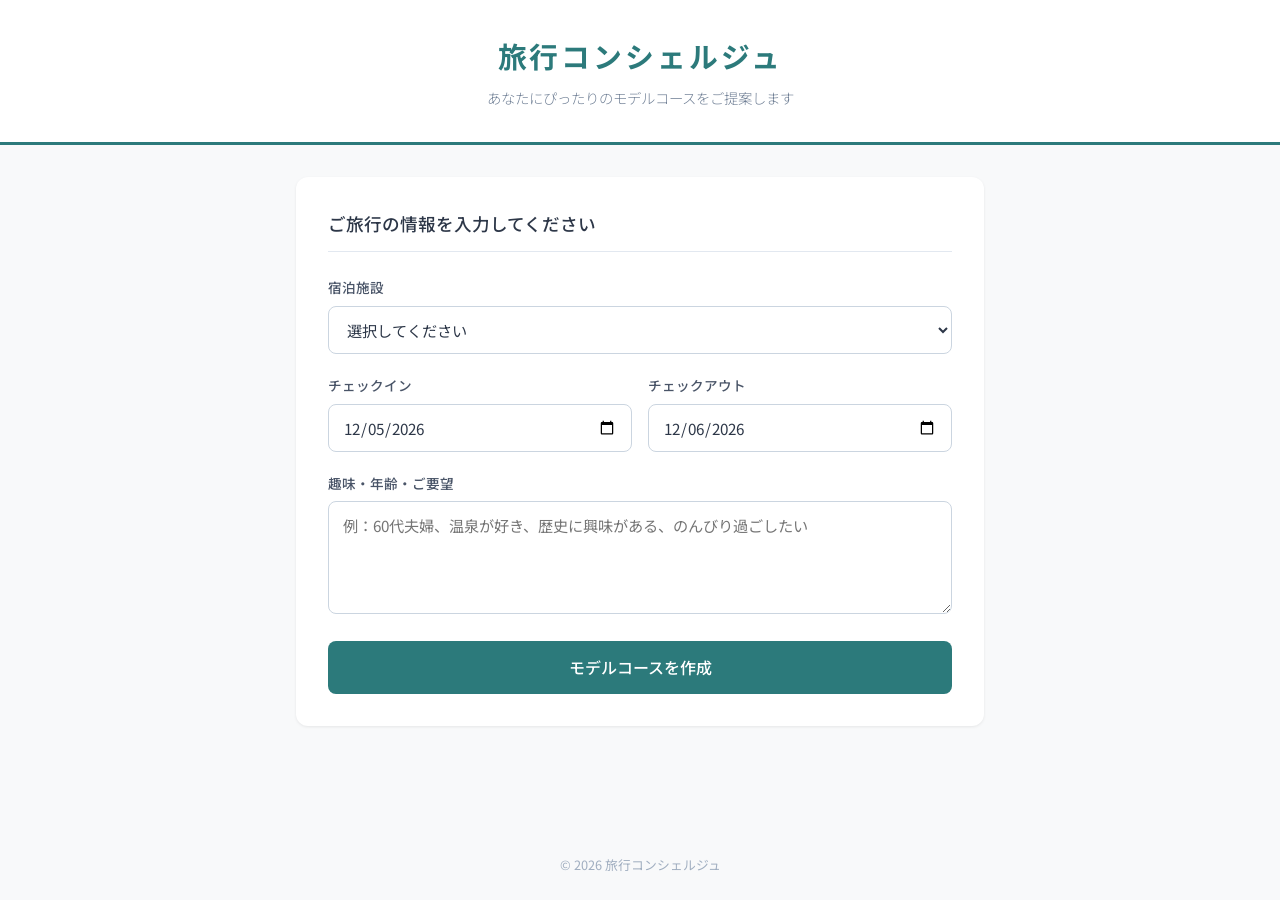
==== index.html @ ae7fc615 "Add files via upload" ====
<!DOCTYPE html>
<html lang="ja">
<head>
  <meta charset="UTF-8">
  <meta name="viewport" content="width=device-width, initial-scale=1.0">
  <title>旅行コンシェルジュ</title>
  <link rel="preconnect" href="https://fonts.googleapis.com">
  <link rel="preconnect" href="https://fonts.gstatic.com" crossorigin>
  <link href="https://fonts.googleapis.com/css2?family=Noto+Sans+JP:wght@300;400;500;700&display=swap" rel="stylesheet">
  <link rel="stylesheet" href="style.css">
</head>
<body>
  <header>
    <div class="header-inner">
      <h1>旅行コンシェルジュ</h1>
      <p class="subtitle">あなたにぴったりのモデルコースをご提案します</p>
    </div>
  </header>

  <main>
    <section class="form-section">
      <h2>ご旅行の情報を入力してください</h2>
      <form id="travel-form">
        <div class="form-group">
          <label for="accommodation">宿泊施設</label>
          <select id="accommodation" required>
            <option value="">選択してください</option>
            <option value="sora">宙（長野県小諸市）</option>
            <option value="michi">道（長野県長野市）</option>
            <option value="chojuro">長寿楼（長野県小諸市）</option>
            <option value="timeless">タイムレス山中湖（山梨県山中湖村）</option>
            <option value="nakano">中野の間（長野県上田市）</option>
          </select>
        </div>

        <div class="form-group form-row">
          <div class="form-half">
            <label for="checkin">チェックイン</label>
            <input type="date" id="checkin" required>
          </div>
          <div class="form-half">
            <label for="checkout">チェックアウト</label>
            <input type="date" id="checkout" required>
          </div>
        </div>

        <div class="form-group">
          <label for="preferences">趣味・年齢・ご要望</label>
          <textarea id="preferences" rows="4" placeholder="例：60代夫婦、温泉が好き、歴史に興味がある、のんびり過ごしたい"></textarea>
        </div>

        <button type="submit" id="submit-btn">モデルコースを作成</button>
      </form>
    </section>

    <section class="result-section" id="result-section" style="display: none;">
      <h2 id="result-title"></h2>
      <p id="result-subtitle"></p>
      <div id="course-timeline"></div>
      <div id="course-tips"></div>
    </section>
  </main>

  <footer>
    <p>&copy; 2026 旅行コンシェルジュ</p>
  </footer>

  <script src="data.js"></script>
  <script src="script.js"></script>
</body>
</html>
---- style.css ----
* {
  margin: 0;
  padding: 0;
  box-sizing: border-box;
}

body {
  font-family: 'Noto Sans JP', sans-serif;
  background: #f8f9fa;
  color: #333;
  line-height: 1.7;
  min-height: 100vh;
  display: flex;
  flex-direction: column;
}

header {
  background: #fff;
  border-bottom: 3px solid #2c7a7b;
  padding: 2rem 1rem;
  text-align: center;
}

.header-inner h1 {
  font-size: 1.8rem;
  font-weight: 700;
  color: #2c7a7b;
  letter-spacing: 0.1em;
}

.subtitle {
  font-size: 0.9rem;
  color: #718096;
  margin-top: 0.3rem;
  font-weight: 300;
}

main {
  max-width: 720px;
  width: 100%;
  margin: 2rem auto;
  padding: 0 1rem;
  flex: 1;
}

.form-section {
  background: #fff;
  border-radius: 12px;
  padding: 2rem;
  box-shadow: 0 1px 3px rgba(0, 0, 0, 0.08);
}

.form-section h2 {
  font-size: 1.1rem;
  font-weight: 500;
  color: #2d3748;
  margin-bottom: 1.5rem;
  padding-bottom: 0.75rem;
  border-bottom: 1px solid #e2e8f0;
}

.form-group {
  margin-bottom: 1.25rem;
}

.form-group label {
  display: block;
  font-size: 0.85rem;
  font-weight: 500;
  color: #4a5568;
  margin-bottom: 0.4rem;
}

.form-group select,
.form-group input[type="date"],
.form-group textarea {
  width: 100%;
  padding: 0.7rem 0.9rem;
  border: 1px solid #cbd5e0;
  border-radius: 8px;
  font-size: 0.95rem;
  font-family: inherit;
  color: #2d3748;
  background: #fff;
  transition: border-color 0.2s;
}

.form-group select:focus,
.form-group input[type="date"]:focus,
.form-group textarea:focus {
  outline: none;
  border-color: #2c7a7b;
  box-shadow: 0 0 0 3px rgba(44, 122, 123, 0.1);
}

.form-row {
  display: flex;
  gap: 1rem;
}

.form-half {
  flex: 1;
}

.form-half label {
  display: block;
  font-size: 0.85rem;
  font-weight: 500;
  color: #4a5568;
  margin-bottom: 0.4rem;
}

textarea {
  resize: vertical;
}

#submit-btn {
  display: block;
  width: 100%;
  padding: 0.9rem;
  background: #2c7a7b;
  color: #fff;
  border: none;
  border-radius: 8px;
  font-size: 1rem;
  font-weight: 500;
  font-family: inherit;
  cursor: pointer;
  transition: background 0.2s;
  margin-top: 0.5rem;
}

#submit-btn:hover {
  background: #285e61;
}

/* Results */
.result-section {
  background: #fff;
  border-radius: 12px;
  padding: 2rem;
  margin-top: 2rem;
  box-shadow: 0 1px 3px rgba(0, 0, 0, 0.08);
}

.result-section h2 {
  font-size: 1.2rem;
  font-weight: 700;
  color: #2c7a7b;
  margin-bottom: 0.3rem;
}

#result-subtitle {
  font-size: 0.9rem;
  color: #718096;
  margin-bottom: 1.5rem;
  padding-bottom: 1rem;
  border-bottom: 1px solid #e2e8f0;
}

/* Timeline */
.timeline {
  position: relative;
  padding-left: 2rem;
}

.timeline::before {
  content: '';
  position: absolute;
  left: 7px;
  top: 8px;
  bottom: 8px;
  width: 2px;
  background: #e2e8f0;
}

.timeline-item {
  position: relative;
  margin-bottom: 1.5rem;
}

.timeline-item:last-child {
  margin-bottom: 0;
}

.timeline-dot {
  position: absolute;
  left: -2rem;
  top: 4px;
  width: 16px;
  height: 16px;
  background: #2c7a7b;
  border-radius: 50%;
  border: 3px solid #fff;
  box-shadow: 0 0 0 2px #2c7a7b;
}

.timeline-time {
  font-size: 0.8rem;
  font-weight: 700;
  color: #2c7a7b;
  margin-bottom: 0.15rem;
}

.timeline-place {
  font-size: 1rem;
  font-weight: 500;
  color: #2d3748;
  margin-bottom: 0.2rem;
}

.timeline-desc {
  font-size: 0.85rem;
  color: #718096;
  line-height: 1.6;
}

/* Tips */
.tips-section {
  margin-top: 1.5rem;
  padding-top: 1.5rem;
  border-top: 1px solid #e2e8f0;
}

.tips-section h3 {
  font-size: 0.95rem;
  font-weight: 500;
  color: #2d3748;
  margin-bottom: 0.75rem;
}

.tip-tag {
  display: inline-block;
  background: #e6fffa;
  color: #234e52;
  padding: 0.3rem 0.75rem;
  border-radius: 20px;
  font-size: 0.8rem;
  margin: 0.2rem 0.3rem 0.2rem 0;
}

/* Day separator */
.day-header {
  font-size: 1rem;
  font-weight: 700;
  color: #2d3748;
  margin: 1.5rem 0 1rem;
  padding: 0.5rem 0.75rem;
  background: #f0fdf4;
  border-radius: 6px;
  border-left: 4px solid #2c7a7b;
}

.day-header:first-child {
  margin-top: 0;
}

footer {
  text-align: center;
  padding: 1.5rem;
  color: #a0aec0;
  font-size: 0.8rem;
}

/* Responsive */
@media (max-width: 480px) {
  .form-row {
    flex-direction: column;
    gap: 0;
  }

  .header-inner h1 {
    font-size: 1.4rem;
  }

  main {
    margin: 1rem auto;
  }

  .form-section,
  .result-section {
    padding: 1.5rem;
  }
}
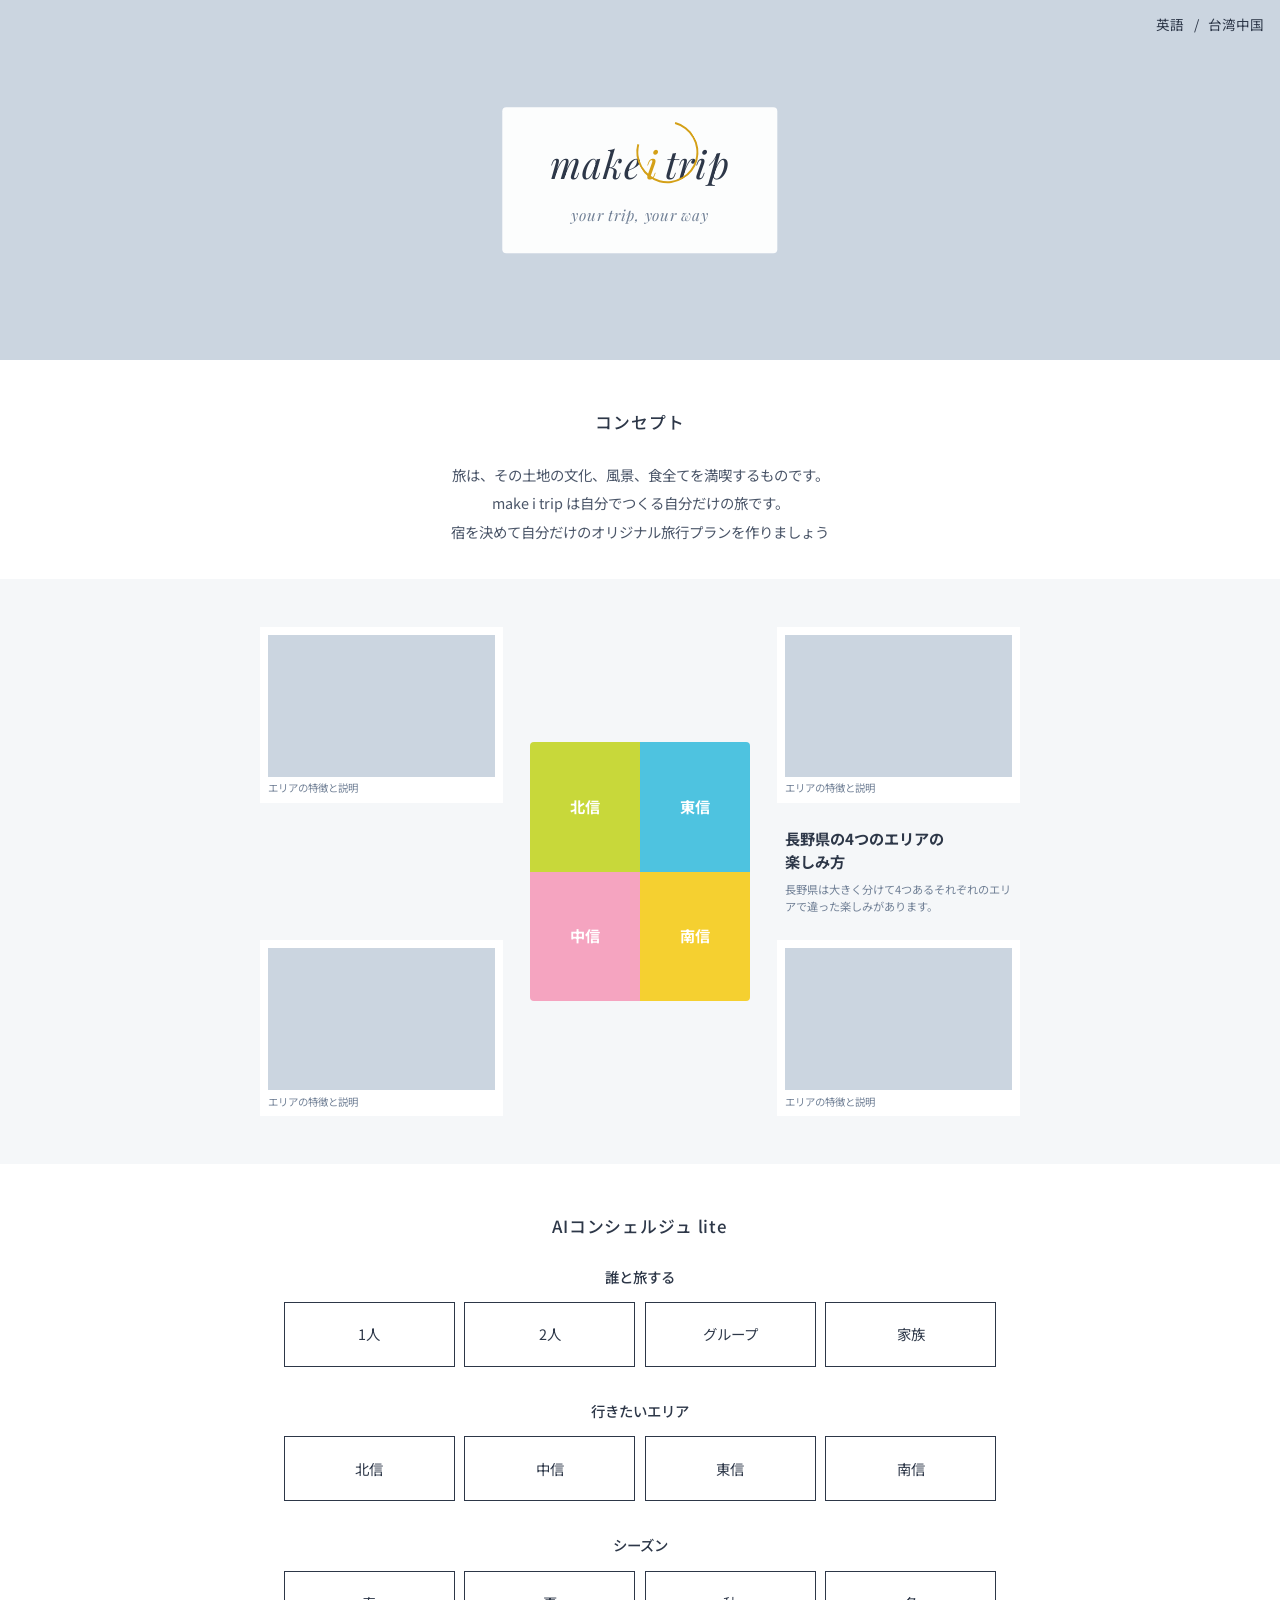
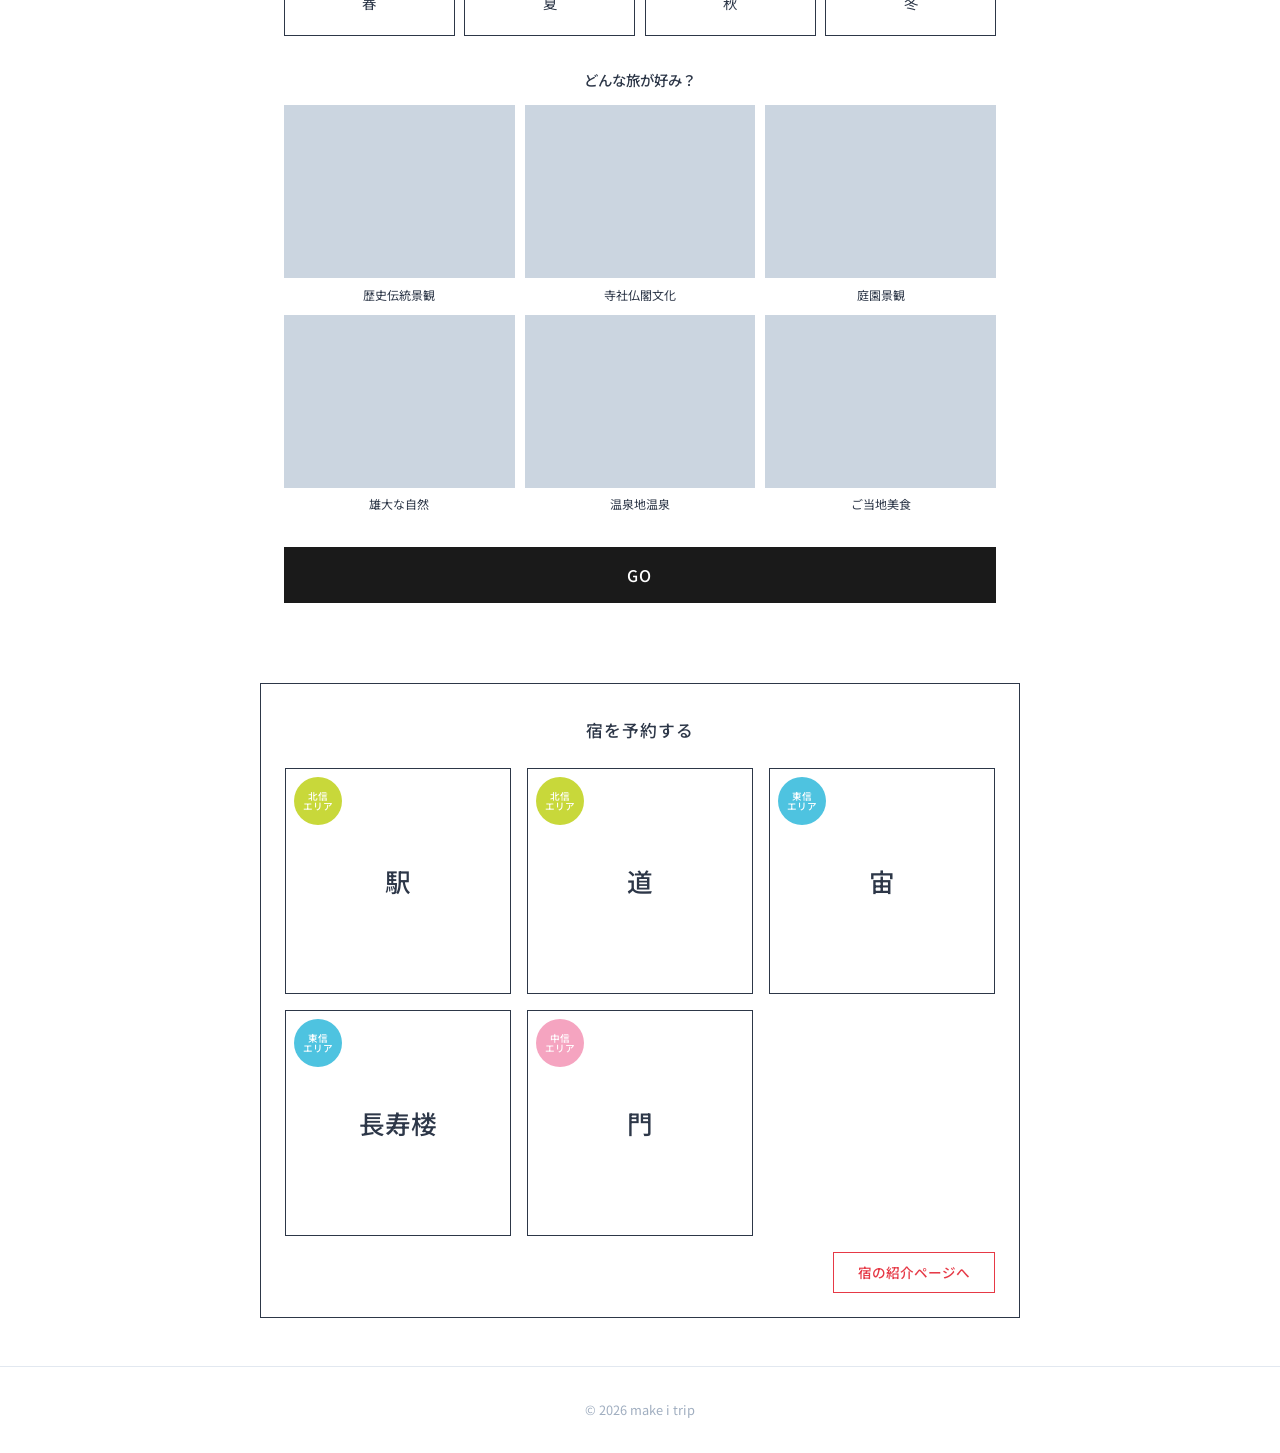
==== commit 2dc40979: "Add files via upload" ====
--- a/index.html
+++ b/index.html
@@ -3,66 +3,232 @@
 <head>
   <meta charset="UTF-8">
   <meta name="viewport" content="width=device-width, initial-scale=1.0">
-  <title>旅行コンシェルジュ</title>
+  <title>make i trip - your trip, your way</title>
   <link rel="preconnect" href="https://fonts.googleapis.com">
   <link rel="preconnect" href="https://fonts.gstatic.com" crossorigin>
-  <link href="https://fonts.googleapis.com/css2?family=Noto+Sans+JP:wght@300;400;500;700&display=swap" rel="stylesheet">
+  <link href="https://fonts.googleapis.com/css2?family=Noto+Sans+JP:wght@300;400;500;700&family=Playfair+Display:ital,wght@1,400;1,600&display=swap" rel="stylesheet">
   <link rel="stylesheet" href="style.css">
 </head>
 <body>
-  <header>
-    <div class="header-inner">
-      <h1>旅行コンシェルジュ</h1>
-      <p class="subtitle">あなたにぴったりのモデルコースをご提案します</p>
+  <!-- ヘッダー（4枚の写真+中央オーバーレイロゴ） -->
+  <header class="site-header">
+    <div class="lang-switch">
+      <a href="#" class="lang-link">英語</a>
+      <span class="lang-sep">/</span>
+      <a href="#" class="lang-link">台湾中国</a>
+    </div>
+
+    <div class="hero-photos">
+      <div class="hero-photo hero-photo-1"></div>
+      <div class="hero-photo hero-photo-2"></div>
+      <div class="hero-photo hero-photo-3"></div>
+      <div class="hero-photo hero-photo-4"></div>
+    </div>
+
+    <div class="hero-logo">
+      <h1 class="logo">make <span class="logo-i">i</span> trip</h1>
+      <p class="tagline">your trip, your way</p>
     </div>
   </header>
 
-  <main>
-    <section class="form-section">
-      <h2>ご旅行の情報を入力してください</h2>
-      <form id="travel-form">
-        <div class="form-group">
-          <label for="accommodation">宿泊施設</label>
-          <select id="accommodation" required>
-            <option value="">選択してください</option>
-            <option value="sora">宙（長野県小諸市）</option>
-            <option value="michi">道（長野県長野市）</option>
-            <option value="chojuro">長寿楼（長野県小諸市）</option>
-            <option value="timeless">タイムレス山中湖（山梨県山中湖村）</option>
-            <option value="nakano">中野の間（長野県上田市）</option>
-          </select>
-        </div>
-
-        <div class="form-group form-row">
-          <div class="form-half">
-            <label for="checkin">チェックイン</label>
-            <input type="date" id="checkin" required>
-          </div>
-          <div class="form-half">
-            <label for="checkout">チェックアウト</label>
-            <input type="date" id="checkout" required>
-          </div>
-        </div>
-
-        <div class="form-group">
-          <label for="preferences">趣味・年齢・ご要望</label>
-          <textarea id="preferences" rows="4" placeholder="例：60代夫婦、温泉が好き、歴史に興味がある、のんびり過ごしたい"></textarea>
-        </div>
-
-        <button type="submit" id="submit-btn">モデルコースを作成</button>
-      </form>
-    </section>
-
-    <section class="result-section" id="result-section" style="display: none;">
-      <h2 id="result-title"></h2>
-      <p id="result-subtitle"></p>
-      <div id="course-timeline"></div>
-      <div id="course-tips"></div>
-    </section>
-  </main>
-
-  <footer>
-    <p>&copy; 2026 旅行コンシェルジュ</p>
+  <!-- コンセプト -->
+  <section class="concept">
+    <h2 class="section-title">コンセプト</h2>
+    <p class="concept-text">
+      旅は、その土地の文化、風景、食全てを満喫するものです。<br>
+      make i trip は自分でつくる自分だけの旅です。<br>
+      宿を決めて自分だけのオリジナル旅行プランを作りましょう
+    </p>
+  </section>
+
+  <!-- 長野県4エリアの紹介 -->
+  <section class="regions">
+    <div class="regions-inner">
+      <!-- 中央のマップ -->
+      <div class="map-container">
+        <div class="map-shape">
+          <div class="map-region map-hokushin"><span>北信</span></div>
+          <div class="map-region map-toshin"><span>東信</span></div>
+          <div class="map-region map-chushin"><span>中信</span></div>
+          <div class="map-region map-nanshin"><span>南信</span></div>
+        </div>
+      </div>
+
+      <!-- 周りに配置される4枚のカード（コーナー配置） -->
+      <div class="region-card region-card-tl">
+        <div class="region-card-photo"></div>
+        <p class="region-card-text">エリアの特徴と説明</p>
+      </div>
+      <div class="region-card region-card-tr">
+        <div class="region-card-photo"></div>
+        <p class="region-card-text">エリアの特徴と説明</p>
+      </div>
+      <div class="region-card region-card-bl">
+        <div class="region-card-photo"></div>
+        <p class="region-card-text">エリアの特徴と説明</p>
+      </div>
+      <div class="region-card region-card-br">
+        <div class="region-card-photo"></div>
+        <p class="region-card-text">エリアの特徴と説明</p>
+      </div>
+
+      <!-- タイトルと説明 -->
+      <div class="regions-title-block">
+        <h2 class="regions-title">長野県の4つのエリアの<br>楽しみ方</h2>
+        <p class="regions-desc">
+          長野県は大きく分けて4つあるそれぞれのエリアで違った楽しみがあります。
+        </p>
+      </div>
+    </div>
+  </section>
+
+  <!-- AIコンシェルジュ lite -->
+  <section class="concierge">
+    <h2 class="section-title">AIコンシェルジュ lite</h2>
+
+    <form id="concierge-form">
+      <!-- 誰と旅する -->
+      <div class="form-block">
+        <h3 class="form-label">誰と旅する</h3>
+        <div class="option-row option-row-4">
+          <label class="option-card">
+            <input type="radio" name="companion" value="solo">
+            <span class="option-card-inner">1人</span>
+          </label>
+          <label class="option-card">
+            <input type="radio" name="companion" value="couple">
+            <span class="option-card-inner">2人</span>
+          </label>
+          <label class="option-card">
+            <input type="radio" name="companion" value="group">
+            <span class="option-card-inner">グループ</span>
+          </label>
+          <label class="option-card">
+            <input type="radio" name="companion" value="family">
+            <span class="option-card-inner">家族</span>
+          </label>
+        </div>
+      </div>
+
+      <!-- 行きたいエリア -->
+      <div class="form-block">
+        <h3 class="form-label">行きたいエリア</h3>
+        <div class="option-row option-row-4">
+          <label class="option-card">
+            <input type="radio" name="area" value="hokushin">
+            <span class="option-card-inner">北信</span>
+          </label>
+          <label class="option-card">
+            <input type="radio" name="area" value="chushin">
+            <span class="option-card-inner">中信</span>
+          </label>
+          <label class="option-card">
+            <input type="radio" name="area" value="toshin">
+            <span class="option-card-inner">東信</span>
+          </label>
+          <label class="option-card">
+            <input type="radio" name="area" value="nanshin">
+            <span class="option-card-inner">南信</span>
+          </label>
+        </div>
+      </div>
+
+      <!-- シーズン -->
+      <div class="form-block">
+        <h3 class="form-label">シーズン</h3>
+        <div class="option-row option-row-4">
+          <label class="option-card">
+            <input type="radio" name="season" value="spring">
+            <span class="option-card-inner">春</span>
+          </label>
+          <label class="option-card">
+            <input type="radio" name="season" value="summer">
+            <span class="option-card-inner">夏</span>
+          </label>
+          <label class="option-card">
+            <input type="radio" name="season" value="autumn">
+            <span class="option-card-inner">秋</span>
+          </label>
+          <label class="option-card">
+            <input type="radio" name="season" value="winter">
+            <span class="option-card-inner">冬</span>
+          </label>
+        </div>
+      </div>
+
+      <!-- どんな旅が好み？ -->
+      <div class="form-block">
+        <h3 class="form-label">どんな旅が好み？</h3>
+        <div class="option-grid">
+          <label class="option-card-photo">
+            <input type="radio" name="preference" value="history">
+            <span class="option-photo option-photo-history"></span>
+            <span class="option-photo-label">歴史伝統景観</span>
+          </label>
+          <label class="option-card-photo">
+            <input type="radio" name="preference" value="culture">
+            <span class="option-photo option-photo-culture"></span>
+            <span class="option-photo-label">寺社仏閣文化</span>
+          </label>
+          <label class="option-card-photo">
+            <input type="radio" name="preference" value="garden">
+            <span class="option-photo option-photo-garden"></span>
+            <span class="option-photo-label">庭園景観</span>
+          </label>
+          <label class="option-card-photo">
+            <input type="radio" name="preference" value="nature">
+            <span class="option-photo option-photo-nature"></span>
+            <span class="option-photo-label">雄大な自然</span>
+          </label>
+          <label class="option-card-photo">
+            <input type="radio" name="preference" value="onsen">
+            <span class="option-photo option-photo-onsen"></span>
+            <span class="option-photo-label">温泉地温泉</span>
+          </label>
+          <label class="option-card-photo">
+            <input type="radio" name="preference" value="gourmet">
+            <span class="option-photo option-photo-gourmet"></span>
+            <span class="option-photo-label">ご当地美食</span>
+          </label>
+        </div>
+      </div>
+
+      <button type="submit" class="go-button">GO</button>
+    </form>
+  </section>
+
+  <!-- 宿を予約する -->
+  <section class="hotels">
+    <h2 class="section-title">宿を予約する</h2>
+    <div class="hotel-grid">
+      <div class="hotel-card">
+        <span class="hotel-area-tag tag-hokushin">北信<br>エリア</span>
+        <p class="hotel-name">駅</p>
+      </div>
+      <div class="hotel-card">
+        <span class="hotel-area-tag tag-hokushin">北信<br>エリア</span>
+        <p class="hotel-name">道</p>
+      </div>
+      <div class="hotel-card">
+        <span class="hotel-area-tag tag-toshin">東信<br>エリア</span>
+        <p class="hotel-name">宙</p>
+      </div>
+      <div class="hotel-card">
+        <span class="hotel-area-tag tag-toshin">東信<br>エリア</span>
+        <p class="hotel-name">長寿楼</p>
+      </div>
+      <div class="hotel-card">
+        <span class="hotel-area-tag tag-chushin">中信<br>エリア</span>
+        <p class="hotel-name">門</p>
+      </div>
+    </div>
+    <div class="hotel-link-wrap">
+      <a href="#" class="hotel-link">宿の紹介ページへ</a>
+    </div>
+  </section>
+
+  <footer class="site-footer">
+    <p>&copy; 2026 make i trip</p>
   </footer>
 
   <script src="data.js"></script>
--- a/style.css
+++ b/style.css
@@ -1,3 +1,4 @@
+/* ===== Reset & Base ===== */
 * {
   margin: 0;
   padding: 0;
@@ -6,279 +7,678 @@
 
 body {
   font-family: 'Noto Sans JP', sans-serif;
-  background: #f8f9fa;
-  color: #333;
+  background: #fff;
+  color: #2d3748;
   line-height: 1.7;
-  min-height: 100vh;
+  -webkit-font-smoothing: antialiased;
+}
+
+/* カラー変数 */
+:root {
+  --color-hokushin: #c8d83a;
+  --color-toshin: #4ec3e0;
+  --color-chushin: #f5a4c0;
+  --color-nanshin: #f5d030;
+  --color-text: #2d3748;
+  --color-muted: #718096;
+  --color-border: #2d3748;
+  --color-link: #e63946;
+}
+
+/* ===== Header ===== */
+.site-header {
+  position: relative;
+  background: #fff;
+  width: 100%;
+}
+
+.lang-switch {
+  position: absolute;
+  top: 0.8rem;
+  right: 1rem;
+  font-size: 0.85rem;
+  z-index: 10;
+}
+
+.lang-link {
+  color: #2d3748;
+  text-decoration: none;
+}
+
+.lang-link:hover {
+  text-decoration: underline;
+}
+
+.lang-sep {
+  margin: 0 0.4rem;
+  color: #2d3748;
+}
+
+/* 4枚の写真 (2x2 グリッド) */
+.hero-photos {
+  display: grid;
+  grid-template-columns: 1fr 1fr;
+  grid-template-rows: 1fr 1fr;
+  gap: 0;
+  width: 100%;
+  aspect-ratio: 16/9;
+  max-height: 360px;
+}
+
+.hero-photo {
+  background-size: cover;
+  background-position: center;
+  background-color: #cbd5e0;
+}
+
+.hero-photo-1 {
+  background-image: url('https://images.unsplash.com/photo-1542640244-7e672d6cef4e?w=800&q=80');
+}
+.hero-photo-2 {
+  background-image: url('https://images.unsplash.com/photo-1528360983277-13d401cdc186?w=800&q=80');
+}
+.hero-photo-3 {
+  background-image: url('https://images.unsplash.com/photo-1480796927426-f609979314bd?w=800&q=80');
+}
+.hero-photo-4 {
+  background-image: url('https://images.unsplash.com/photo-1490806843957-31f4c9a91c65?w=800&q=80');
+}
+
+/* 中央のロゴ */
+.hero-logo {
+  position: absolute;
+  top: 50%;
+  left: 50%;
+  transform: translate(-50%, -50%);
+  background: rgba(255, 255, 255, 0.95);
+  padding: 1.5rem 3rem;
+  border-radius: 4px;
+  text-align: center;
+  z-index: 5;
+}
+
+.logo {
+  font-family: 'Playfair Display', serif;
+  font-style: italic;
+  font-size: 2.4rem;
+  font-weight: 400;
+  color: #2d3748;
+  letter-spacing: 0.02em;
+  display: flex;
+  align-items: center;
+  justify-content: center;
+  gap: 0.1em;
+  white-space: nowrap;
+}
+
+.logo-i {
+  display: inline-block;
+  position: relative;
+  color: #d4a017;
+  margin: 0 0.05em;
+}
+
+.logo-i::before {
+  content: '';
+  position: absolute;
+  top: -0.25em;
+  left: -0.25em;
+  width: 1.5em;
+  height: 1.5em;
+  border: 2px solid #d4a017;
+  border-radius: 50%;
+  border-top-color: transparent;
+  transform: rotate(-30deg);
+}
+
+.tagline {
+  font-family: 'Playfair Display', serif;
+  font-style: italic;
+  font-size: 0.95rem;
+  color: #718096;
+  margin-top: 0.4rem;
+  letter-spacing: 0.05em;
+}
+
+/* シンプルヘッダー（結果ページ） */
+.site-header-simple {
+  background: #fff;
+  padding: 1.5rem 1rem;
+  text-align: center;
+  border-bottom: 1px solid #e2e8f0;
+}
+
+.logo-link {
+  text-decoration: none;
+  display: inline-block;
+}
+
+/* ===== Section共通 ===== */
+section {
+  max-width: 760px;
+  margin: 0 auto;
+  padding: 3rem 1.5rem;
+}
+
+.section-title {
+  font-size: 1.05rem;
+  font-weight: 500;
+  text-align: center;
+  margin-bottom: 1.5rem;
+  letter-spacing: 0.05em;
+}
+
+/* ===== コンセプト ===== */
+.concept {
+  text-align: center;
+  padding-bottom: 2rem;
+}
+
+.concept-text {
+  font-size: 0.9rem;
+  line-height: 2;
+  color: #4a5568;
+}
+
+/* ===== 4エリア紹介セクション ===== */
+.regions {
+  background: #f5f7f9;
+  max-width: 100%;
+  padding: 3rem 1.5rem;
+}
+
+.regions-inner {
+  max-width: 760px;
+  margin: 0 auto;
+  display: grid;
+  grid-template-columns: 1fr 1fr 1fr;
+  grid-template-rows: auto auto auto;
+  gap: 1rem;
+  position: relative;
+}
+
+/* マップ本体 (中央) */
+.map-container {
+  grid-column: 2 / 3;
+  grid-row: 1 / 4;
+  display: flex;
+  align-items: center;
+  justify-content: center;
+}
+
+.map-shape {
+  width: 100%;
+  max-width: 220px;
+  aspect-ratio: 0.85;
+  display: grid;
+  grid-template-columns: 1fr 1fr;
+  grid-template-rows: 1fr 1fr;
+  border-radius: 4px;
+  overflow: hidden;
+  position: relative;
+}
+
+.map-region {
+  display: flex;
+  align-items: center;
+  justify-content: center;
+  font-weight: 700;
+  color: #fff;
+  font-size: 0.95rem;
+}
+
+.map-region span {
+  display: block;
+}
+
+.map-hokushin { background: var(--color-hokushin); }
+.map-toshin { background: var(--color-toshin); }
+.map-chushin { background: var(--color-chushin); }
+.map-nanshin { background: var(--color-nanshin); }
+
+/* 4枚のカード（角に配置） */
+.region-card {
+  background: #fff;
+  padding: 0.5rem;
+  font-size: 0.7rem;
   display: flex;
   flex-direction: column;
-}
-
-header {
+  gap: 0.3rem;
+}
+
+.region-card-tl { grid-column: 1; grid-row: 1; }
+.region-card-tr { grid-column: 3; grid-row: 1; }
+.region-card-bl { grid-column: 1; grid-row: 3; }
+.region-card-br { grid-column: 3; grid-row: 3; }
+
+.region-card-photo {
+  width: 100%;
+  aspect-ratio: 16/10;
+  background: #cbd5e0;
+}
+
+.region-card-text {
+  font-size: 0.65rem;
+  color: var(--color-muted);
+  line-height: 1.3;
+}
+
+/* タイトル説明（右側） */
+.regions-title-block {
+  grid-column: 3;
+  grid-row: 2;
+  text-align: left;
+  padding: 0.5rem;
+  display: flex;
+  flex-direction: column;
+  justify-content: center;
+}
+
+.regions-title {
+  font-size: 0.95rem;
+  font-weight: 700;
+  margin-bottom: 0.5rem;
+  line-height: 1.5;
+}
+
+.regions-desc {
+  font-size: 0.7rem;
+  color: var(--color-muted);
+  line-height: 1.6;
+}
+
+/* ===== AIコンシェルジュフォーム ===== */
+.concierge {
+  text-align: center;
+}
+
+.form-block {
+  margin-bottom: 2rem;
+}
+
+.form-label {
+  font-size: 0.9rem;
+  font-weight: 500;
+  margin-bottom: 0.8rem;
+  color: var(--color-text);
+}
+
+.option-row {
+  display: grid;
+  gap: 0.6rem;
+}
+
+.option-row-4 {
+  grid-template-columns: repeat(4, 1fr);
+}
+
+.option-card {
+  cursor: pointer;
+}
+
+.option-card input {
+  position: absolute;
+  opacity: 0;
+  pointer-events: none;
+}
+
+.option-card-inner {
+  display: flex;
+  align-items: center;
+  justify-content: center;
+  padding: 1.2rem 0.5rem;
+  border: 1px solid #2d3748;
   background: #fff;
-  border-bottom: 3px solid #2c7a7b;
-  padding: 2rem 1rem;
-  text-align: center;
-}
-
-.header-inner h1 {
-  font-size: 1.8rem;
-  font-weight: 700;
-  color: #2c7a7b;
-  letter-spacing: 0.1em;
-}
-
-.subtitle {
   font-size: 0.9rem;
-  color: #718096;
-  margin-top: 0.3rem;
-  font-weight: 300;
-}
-
-main {
-  max-width: 720px;
-  width: 100%;
-  margin: 2rem auto;
-  padding: 0 1rem;
-  flex: 1;
-}
-
-.form-section {
-  background: #fff;
-  border-radius: 12px;
-  padding: 2rem;
-  box-shadow: 0 1px 3px rgba(0, 0, 0, 0.08);
-}
-
-.form-section h2 {
-  font-size: 1.1rem;
-  font-weight: 500;
-  color: #2d3748;
-  margin-bottom: 1.5rem;
-  padding-bottom: 0.75rem;
-  border-bottom: 1px solid #e2e8f0;
-}
-
-.form-group {
-  margin-bottom: 1.25rem;
-}
-
-.form-group label {
+  font-weight: 400;
+  transition: all 0.2s;
+  min-height: 65px;
+}
+
+.option-card:hover .option-card-inner {
+  background: #f7fafc;
+}
+
+.option-card input:checked + .option-card-inner {
+  background: #2d3748;
+  color: #fff;
+  border-color: #2d3748;
+}
+
+/* 旅の好み（写真付き） */
+.option-grid {
+  display: grid;
+  grid-template-columns: repeat(3, 1fr);
+  gap: 0.6rem;
+}
+
+.option-card-photo {
+  cursor: pointer;
+  position: relative;
+}
+
+.option-card-photo input {
+  position: absolute;
+  opacity: 0;
+  pointer-events: none;
+}
+
+.option-photo {
   display: block;
-  font-size: 0.85rem;
-  font-weight: 500;
-  color: #4a5568;
-  margin-bottom: 0.4rem;
-}
-
-.form-group select,
-.form-group input[type="date"],
-.form-group textarea {
-  width: 100%;
-  padding: 0.7rem 0.9rem;
-  border: 1px solid #cbd5e0;
-  border-radius: 8px;
-  font-size: 0.95rem;
-  font-family: inherit;
-  color: #2d3748;
-  background: #fff;
-  transition: border-color 0.2s;
-}
-
-.form-group select:focus,
-.form-group input[type="date"]:focus,
-.form-group textarea:focus {
-  outline: none;
-  border-color: #2c7a7b;
-  box-shadow: 0 0 0 3px rgba(44, 122, 123, 0.1);
-}
-
-.form-row {
-  display: flex;
-  gap: 1rem;
-}
-
-.form-half {
-  flex: 1;
-}
-
-.form-half label {
+  width: 100%;
+  aspect-ratio: 4/3;
+  background-size: cover;
+  background-position: center;
+  background-color: #cbd5e0;
+  border: 2px solid transparent;
+  transition: all 0.2s;
+  position: relative;
+}
+
+.option-card-photo input:checked + .option-photo {
+  border-color: #2d3748;
+  box-shadow: 0 0 0 2px rgba(45, 55, 72, 0.2);
+}
+
+.option-photo-history {
+  background-image: url('https://images.unsplash.com/photo-1528164344705-47542687000d?w=400&q=80');
+}
+.option-photo-culture {
+  background-image: url('https://images.unsplash.com/photo-1480796927426-f609979314bd?w=400&q=80');
+}
+.option-photo-garden {
+  background-image: url('https://images.unsplash.com/photo-1490806843957-31f4c9a91c65?w=400&q=80');
+}
+.option-photo-nature {
+  background-image: url('https://images.unsplash.com/photo-1542640244-7e672d6cef4e?w=400&q=80');
+}
+.option-photo-onsen {
+  background-image: url('https://images.unsplash.com/photo-1583416750470-965b2707b355?w=400&q=80');
+}
+.option-photo-gourmet {
+  background-image: url('https://images.unsplash.com/photo-1553621042-f6e147245754?w=400&q=80');
+}
+
+.option-photo-label {
   display: block;
-  font-size: 0.85rem;
-  font-weight: 500;
-  color: #4a5568;
-  margin-bottom: 0.4rem;
-}
-
-textarea {
-  resize: vertical;
-}
-
-#submit-btn {
+  text-align: center;
+  font-size: 0.75rem;
+  color: var(--color-text);
+  margin-top: 0.4rem;
+  font-weight: 400;
+}
+
+/* GO Button */
+.go-button {
   display: block;
   width: 100%;
-  padding: 0.9rem;
-  background: #2c7a7b;
+  max-width: 760px;
+  margin: 2rem auto 0;
+  padding: 1rem;
+  background: #1a1a1a;
   color: #fff;
   border: none;
-  border-radius: 8px;
   font-size: 1rem;
   font-weight: 500;
   font-family: inherit;
+  letter-spacing: 0.1em;
   cursor: pointer;
   transition: background 0.2s;
+}
+
+.go-button:hover {
+  background: #4a5568;
+}
+
+/* ===== 宿を予約する ===== */
+.hotels {
+  border: 1px solid #2d3748;
+  margin: 2rem auto;
+  padding: 2rem 1.5rem 1.5rem;
+  max-width: 760px;
+}
+
+.hotel-grid {
+  display: grid;
+  grid-template-columns: repeat(3, 1fr);
+  gap: 1rem;
+  margin-bottom: 1rem;
+}
+
+.hotel-card {
+  border: 1px solid #2d3748;
+  padding: 1rem;
+  position: relative;
+  aspect-ratio: 1;
+  display: flex;
+  align-items: center;
+  justify-content: center;
+  background: #fff;
+}
+
+.hotel-area-tag {
+  position: absolute;
+  top: 0.5rem;
+  left: 0.5rem;
+  display: inline-flex;
+  align-items: center;
+  justify-content: center;
+  width: 48px;
+  height: 48px;
+  border-radius: 50%;
+  font-size: 0.6rem;
+  color: #fff;
+  font-weight: 500;
+  text-align: center;
+  line-height: 1.1;
+}
+
+.tag-hokushin { background: var(--color-hokushin); }
+.tag-toshin { background: var(--color-toshin); }
+.tag-chushin { background: var(--color-chushin); }
+.tag-nanshin { background: var(--color-nanshin); }
+
+.hotel-name {
+  font-size: 1.6rem;
+  font-weight: 500;
+  text-align: center;
+}
+
+.hotel-link-wrap {
+  text-align: right;
   margin-top: 0.5rem;
 }
 
-#submit-btn:hover {
-  background: #285e61;
-}
-
-/* Results */
+.hotel-link {
+  display: inline-block;
+  padding: 0.5rem 1.5rem;
+  border: 1px solid var(--color-link);
+  color: var(--color-link);
+  text-decoration: none;
+  font-size: 0.85rem;
+  font-weight: 500;
+  transition: all 0.2s;
+}
+
+.hotel-link:hover {
+  background: var(--color-link);
+  color: #fff;
+}
+
+/* ===== 結果ページ ===== */
 .result-section {
-  background: #fff;
-  border-radius: 12px;
-  padding: 2rem;
-  margin-top: 2rem;
-  box-shadow: 0 1px 3px rgba(0, 0, 0, 0.08);
-}
-
-.result-section h2 {
-  font-size: 1.2rem;
-  font-weight: 700;
-  color: #2c7a7b;
-  margin-bottom: 0.3rem;
-}
-
-#result-subtitle {
-  font-size: 0.9rem;
-  color: #718096;
+  text-align: center;
+  padding-bottom: 1rem;
+}
+
+.result-category {
+  margin-bottom: 3rem;
+}
+
+.result-category-title {
+  font-size: 1.05rem;
+  font-weight: 500;
+  text-align: center;
   margin-bottom: 1.5rem;
-  padding-bottom: 1rem;
-  border-bottom: 1px solid #e2e8f0;
-}
-
-/* Timeline */
-.timeline {
-  position: relative;
-  padding-left: 2rem;
-}
-
-.timeline::before {
-  content: '';
+}
+
+.spot-list {
+  display: flex;
+  flex-direction: column;
+  gap: 1.5rem;
+}
+
+.spot-card {
+  display: grid;
+  grid-template-columns: 220px 1fr;
+  gap: 1.2rem;
+  align-items: start;
+  text-align: left;
+}
+
+.spot-photo {
+  width: 100%;
+  aspect-ratio: 4/3;
+  background-size: cover;
+  background-position: center;
+  background-color: #cbd5e0;
+  position: relative;
+}
+
+.spot-area-tag {
   position: absolute;
-  left: 7px;
-  top: 8px;
-  bottom: 8px;
-  width: 2px;
-  background: #e2e8f0;
-}
-
-.timeline-item {
-  position: relative;
-  margin-bottom: 1.5rem;
-}
-
-.timeline-item:last-child {
-  margin-bottom: 0;
-}
-
-.timeline-dot {
-  position: absolute;
-  left: -2rem;
-  top: 4px;
-  width: 16px;
-  height: 16px;
-  background: #2c7a7b;
+  top: 0.5rem;
+  left: 0.5rem;
+  width: 44px;
+  height: 44px;
   border-radius: 50%;
-  border: 3px solid #fff;
-  box-shadow: 0 0 0 2px #2c7a7b;
-}
-
-.timeline-time {
-  font-size: 0.8rem;
-  font-weight: 700;
-  color: #2c7a7b;
-  margin-bottom: 0.15rem;
-}
-
-.timeline-place {
+  display: inline-flex;
+  align-items: center;
+  justify-content: center;
+  font-size: 0.6rem;
+  color: #fff;
+  font-weight: 500;
+  text-align: center;
+  line-height: 1.1;
+}
+
+.spot-info h4 {
   font-size: 1rem;
   font-weight: 500;
-  color: #2d3748;
-  margin-bottom: 0.2rem;
-}
-
-.timeline-desc {
+  margin-bottom: 0.5rem;
+  color: var(--color-text);
+}
+
+.spot-info p {
   font-size: 0.85rem;
-  color: #718096;
-  line-height: 1.6;
-}
-
-/* Tips */
-.tips-section {
-  margin-top: 1.5rem;
-  padding-top: 1.5rem;
-  border-top: 1px solid #e2e8f0;
-}
-
-.tips-section h3 {
+  line-height: 1.7;
+  color: var(--color-muted);
+}
+
+.back-button-wrap {
+  text-align: center;
+  margin: 2rem 0;
+}
+
+.back-button {
+  display: inline-block;
+  width: 100%;
+  max-width: 760px;
+  padding: 1rem;
+  background: #1a1a1a;
+  color: #fff;
+  text-decoration: none;
   font-size: 0.95rem;
   font-weight: 500;
-  color: #2d3748;
-  margin-bottom: 0.75rem;
-}
-
-.tip-tag {
-  display: inline-block;
-  background: #e6fffa;
-  color: #234e52;
-  padding: 0.3rem 0.75rem;
-  border-radius: 20px;
-  font-size: 0.8rem;
-  margin: 0.2rem 0.3rem 0.2rem 0;
-}
-
-/* Day separator */
-.day-header {
-  font-size: 1rem;
-  font-weight: 700;
-  color: #2d3748;
-  margin: 1.5rem 0 1rem;
-  padding: 0.5rem 0.75rem;
-  background: #f0fdf4;
-  border-radius: 6px;
-  border-left: 4px solid #2c7a7b;
-}
-
-.day-header:first-child {
-  margin-top: 0;
-}
-
-footer {
-  text-align: center;
-  padding: 1.5rem;
+  letter-spacing: 0.1em;
+  text-align: center;
+  transition: background 0.2s;
+}
+
+.back-button:hover {
+  background: #4a5568;
+}
+
+/* ===== Footer ===== */
+.site-footer {
+  text-align: center;
+  padding: 2rem 1rem;
   color: #a0aec0;
   font-size: 0.8rem;
-}
-
-/* Responsive */
-@media (max-width: 480px) {
-  .form-row {
-    flex-direction: column;
-    gap: 0;
-  }
-
-  .header-inner h1 {
-    font-size: 1.4rem;
-  }
-
-  main {
-    margin: 1rem auto;
-  }
-
-  .form-section,
-  .result-section {
-    padding: 1.5rem;
-  }
-}
+  border-top: 1px solid #e2e8f0;
+  margin-top: 3rem;
+}
+
+/* ===== Responsive ===== */
+@media (max-width: 600px) {
+  .hero-photos {
+    aspect-ratio: 4/3;
+  }
+
+  .hero-logo {
+    padding: 1rem 1.5rem;
+  }
+
+  .logo {
+    font-size: 1.8rem;
+  }
+
+  .tagline {
+    font-size: 0.8rem;
+  }
+
+  .regions-inner {
+    grid-template-columns: 1fr;
+    grid-template-rows: auto;
+  }
+
+  .map-container {
+    grid-column: 1;
+    grid-row: auto;
+    margin: 1rem 0;
+  }
+
+  .map-shape {
+    max-width: 200px;
+  }
+
+  .region-card,
+  .regions-title-block {
+    grid-column: 1;
+    grid-row: auto;
+  }
+
+  .regions-title-block {
+    text-align: center;
+    order: -1;
+  }
+
+  .option-row-4 {
+    grid-template-columns: repeat(2, 1fr);
+  }
+
+  .option-grid {
+    grid-template-columns: repeat(2, 1fr);
+  }
+
+  .hotel-grid {
+    grid-template-columns: repeat(2, 1fr);
+  }
+
+  .spot-card {
+    grid-template-columns: 1fr;
+  }
+
+  .spot-photo {
+    max-width: 280px;
+    margin: 0 auto;
+  }
+
+  section {
+    padding: 2rem 1rem;
+  }
+
+  .hotels {
+    padding: 1.5rem 1rem;
+  }
+}
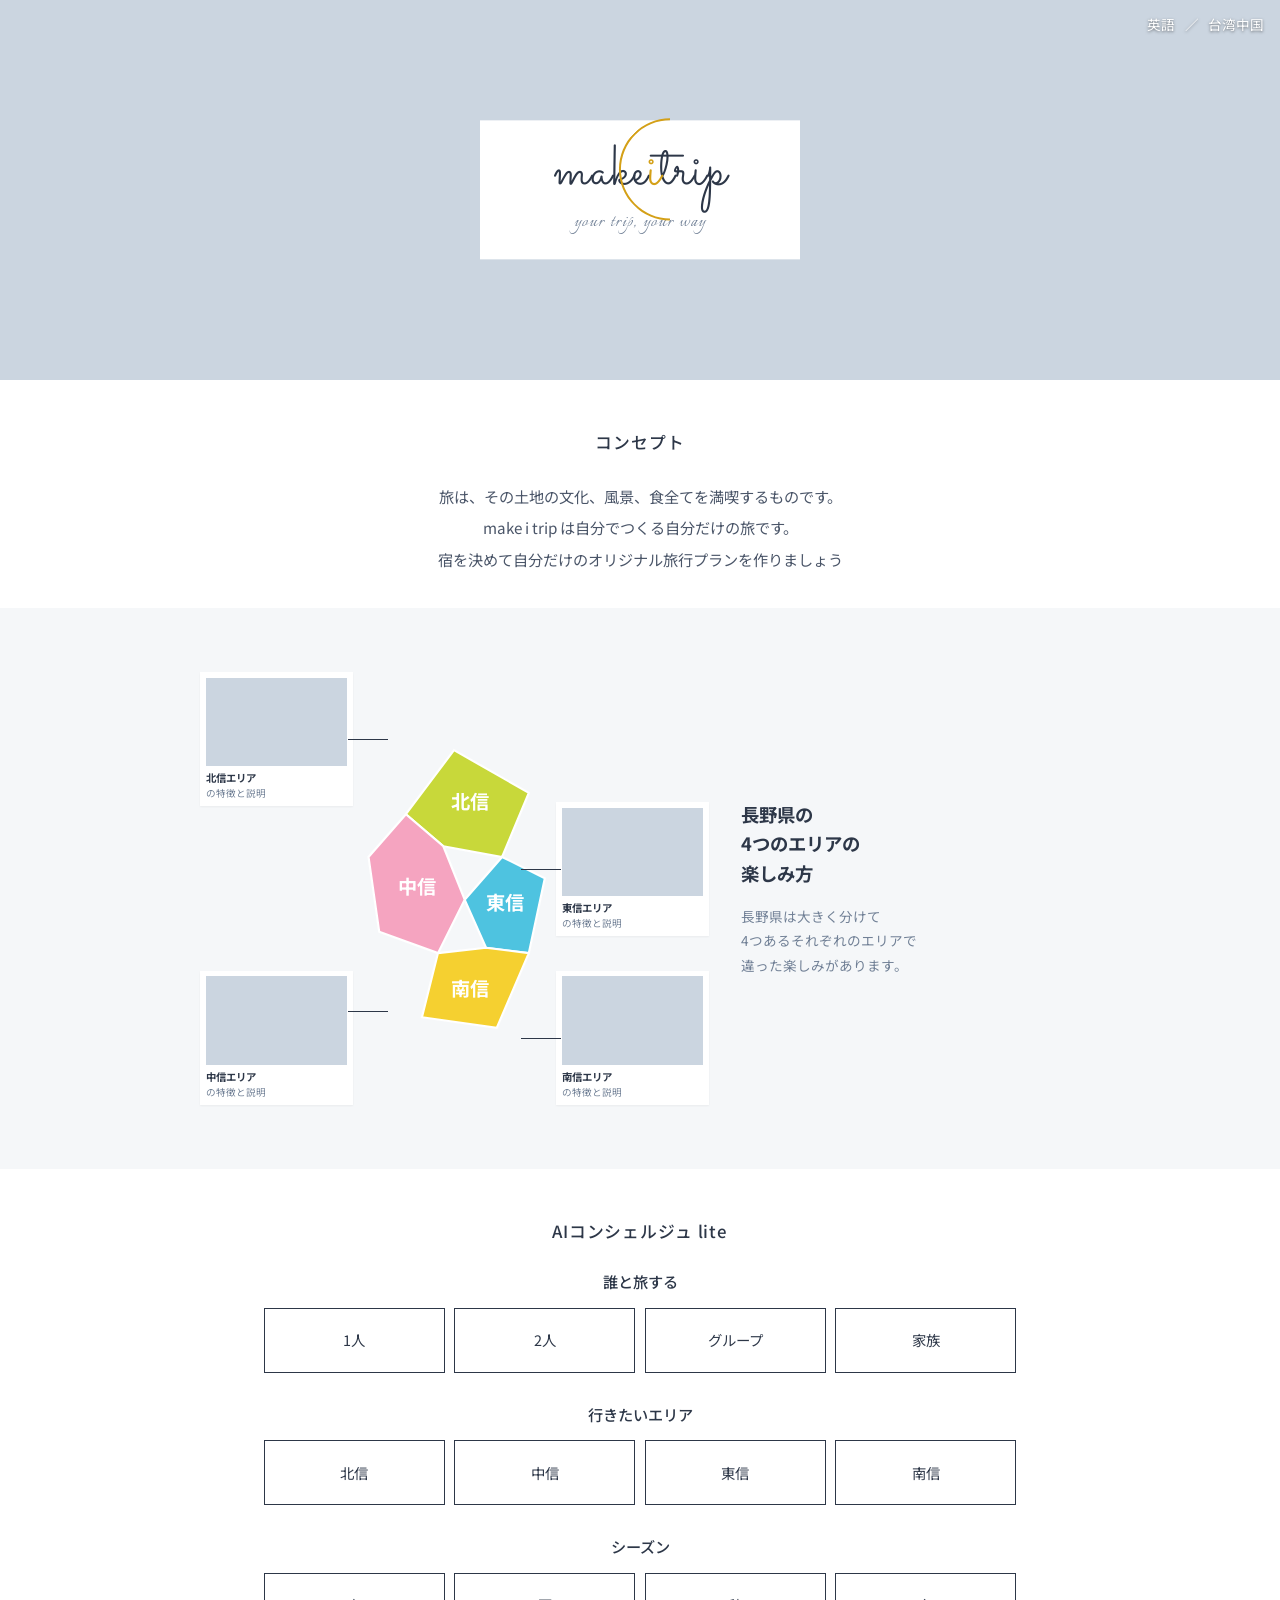
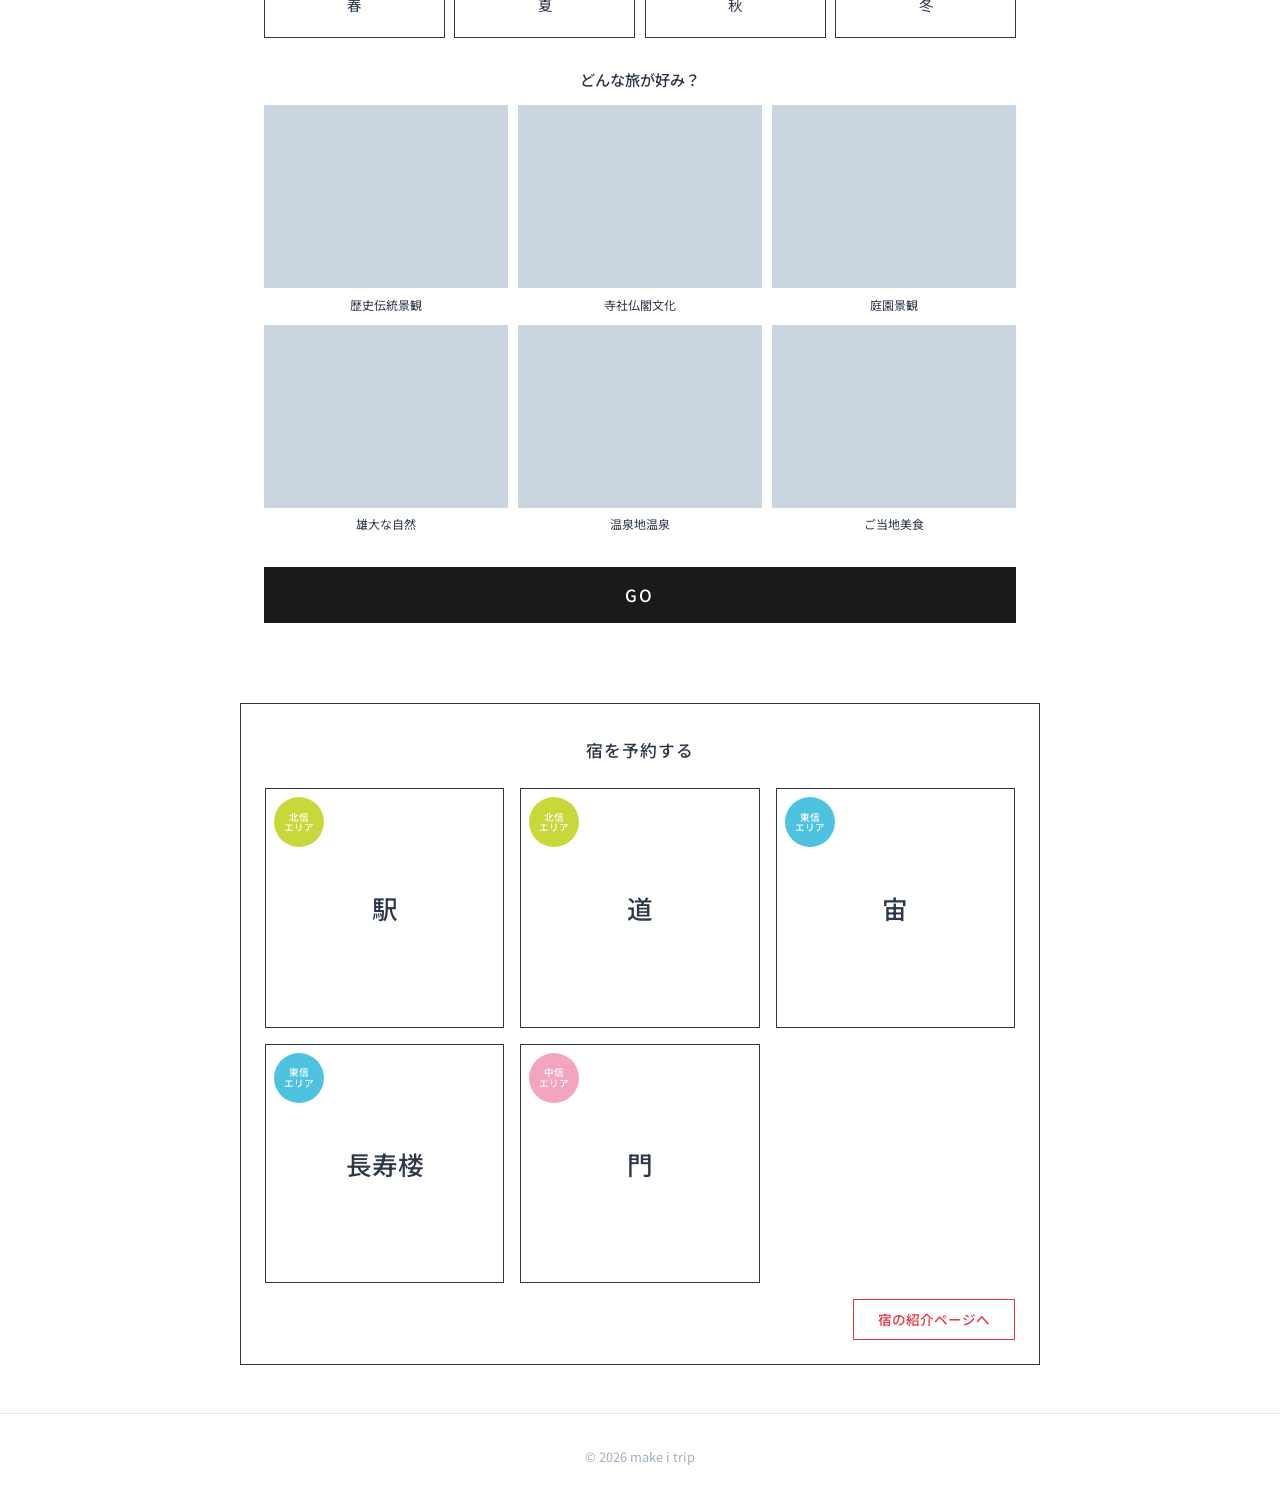
==== commit 6b48c49c: "Add files via upload" ====
--- a/index.html
+++ b/index.html
@@ -6,15 +6,15 @@
   <title>make i trip - your trip, your way</title>
   <link rel="preconnect" href="https://fonts.googleapis.com">
   <link rel="preconnect" href="https://fonts.gstatic.com" crossorigin>
-  <link href="https://fonts.googleapis.com/css2?family=Noto+Sans+JP:wght@300;400;500;700&family=Playfair+Display:ital,wght@1,400;1,600&display=swap" rel="stylesheet">
+  <link href="https://fonts.googleapis.com/css2?family=Noto+Sans+JP:wght@300;400;500;700&family=Sacramento&family=Italianno&display=swap" rel="stylesheet">
   <link rel="stylesheet" href="style.css">
 </head>
 <body>
-  <!-- ヘッダー（4枚の写真+中央オーバーレイロゴ） -->
+  <!-- ヘッダー -->
   <header class="site-header">
     <div class="lang-switch">
       <a href="#" class="lang-link">英語</a>
-      <span class="lang-sep">/</span>
+      <span class="lang-sep">／</span>
       <a href="#" class="lang-link">台湾中国</a>
     </div>
 
@@ -26,7 +26,7 @@
     </div>
 
     <div class="hero-logo">
-      <h1 class="logo">make <span class="logo-i">i</span> trip</h1>
+      <h1 class="logo">make<span class="logo-i">i</span>trip</h1>
       <p class="tagline">your trip, your way</p>
     </div>
   </header>
@@ -43,40 +43,64 @@
 
   <!-- 長野県4エリアの紹介 -->
   <section class="regions">
-    <div class="regions-inner">
-      <!-- 中央のマップ -->
-      <div class="map-container">
-        <div class="map-shape">
-          <div class="map-region map-hokushin"><span>北信</span></div>
-          <div class="map-region map-toshin"><span>東信</span></div>
-          <div class="map-region map-chushin"><span>中信</span></div>
-          <div class="map-region map-nanshin"><span>南信</span></div>
-        </div>
-      </div>
-
-      <!-- 周りに配置される4枚のカード（コーナー配置） -->
-      <div class="region-card region-card-tl">
-        <div class="region-card-photo"></div>
-        <p class="region-card-text">エリアの特徴と説明</p>
-      </div>
-      <div class="region-card region-card-tr">
-        <div class="region-card-photo"></div>
-        <p class="region-card-text">エリアの特徴と説明</p>
-      </div>
-      <div class="region-card region-card-bl">
-        <div class="region-card-photo"></div>
-        <p class="region-card-text">エリアの特徴と説明</p>
-      </div>
-      <div class="region-card region-card-br">
-        <div class="region-card-photo"></div>
-        <p class="region-card-text">エリアの特徴と説明</p>
-      </div>
-
-      <!-- タイトルと説明 -->
-      <div class="regions-title-block">
-        <h2 class="regions-title">長野県の4つのエリアの<br>楽しみ方</h2>
+    <div class="regions-layout">
+      <!-- マップ + カード + コネクター -->
+      <div class="regions-map-area">
+        <!-- 長野県のマップ（SVG） -->
+        <svg class="nagano-map" viewBox="0 0 200 280" xmlns="http://www.w3.org/2000/svg">
+          <!-- 北信 (top) -->
+          <path d="M 100 10 L 170 50 L 145 110 L 90 100 L 55 70 Z"
+                fill="#c8d83a" stroke="#fff" stroke-width="2" />
+          <text x="115" y="65" font-size="18" font-weight="700" fill="#fff" text-anchor="middle">北信</text>
+
+          <!-- 東信 (middle-right) -->
+          <path d="M 145 110 L 185 130 L 170 200 L 130 195 L 110 150 Z"
+                fill="#4ec3e0" stroke="#fff" stroke-width="2" />
+          <text x="148" y="160" font-size="18" font-weight="700" fill="#fff" text-anchor="middle">東信</text>
+
+          <!-- 中信 (middle-left) -->
+          <path d="M 55 70 L 90 100 L 110 150 L 85 200 L 30 180 L 20 110 Z"
+                fill="#f5a4c0" stroke="#fff" stroke-width="2" />
+          <text x="65" y="145" font-size="18" font-weight="700" fill="#fff" text-anchor="middle">中信</text>
+
+          <!-- 南信 (bottom) -->
+          <path d="M 85 200 L 130 195 L 170 200 L 140 270 L 70 260 Z"
+                fill="#f5d030" stroke="#fff" stroke-width="2" />
+          <text x="115" y="240" font-size="18" font-weight="700" fill="#fff" text-anchor="middle">南信</text>
+        </svg>
+
+        <!-- 北信カード（左上） -->
+        <div class="region-card region-card-tl">
+          <div class="region-card-photo"></div>
+          <p class="region-card-text"><strong>北信エリア</strong>の特徴と説明</p>
+        </div>
+
+        <!-- 東信カード（右側） -->
+        <div class="region-card region-card-r">
+          <div class="region-card-photo"></div>
+          <p class="region-card-text"><strong>東信エリア</strong>の特徴と説明</p>
+        </div>
+
+        <!-- 中信カード（左下） -->
+        <div class="region-card region-card-bl">
+          <div class="region-card-photo"></div>
+          <p class="region-card-text"><strong>中信エリア</strong>の特徴と説明</p>
+        </div>
+
+        <!-- 南信カード（右下） -->
+        <div class="region-card region-card-br">
+          <div class="region-card-photo"></div>
+          <p class="region-card-text"><strong>南信エリア</strong>の特徴と説明</p>
+        </div>
+      </div>
+
+      <!-- 右側のタイトル・説明 -->
+      <div class="regions-text">
+        <h2 class="regions-title">長野県の<br>4つのエリアの<br>楽しみ方</h2>
         <p class="regions-desc">
-          長野県は大きく分けて4つあるそれぞれのエリアで違った楽しみがあります。
+          長野県は大きく分けて<br>
+          4つあるそれぞれのエリアで<br>
+          違った楽しみがあります。
         </p>
       </div>
     </div>
@@ -91,22 +115,10 @@
       <div class="form-block">
         <h3 class="form-label">誰と旅する</h3>
         <div class="option-row option-row-4">
-          <label class="option-card">
-            <input type="radio" name="companion" value="solo">
-            <span class="option-card-inner">1人</span>
-          </label>
-          <label class="option-card">
-            <input type="radio" name="companion" value="couple">
-            <span class="option-card-inner">2人</span>
-          </label>
-          <label class="option-card">
-            <input type="radio" name="companion" value="group">
-            <span class="option-card-inner">グループ</span>
-          </label>
-          <label class="option-card">
-            <input type="radio" name="companion" value="family">
-            <span class="option-card-inner">家族</span>
-          </label>
+          <label class="option-card"><input type="radio" name="companion" value="solo"><span class="option-card-inner">1人</span></label>
+          <label class="option-card"><input type="radio" name="companion" value="couple"><span class="option-card-inner">2人</span></label>
+          <label class="option-card"><input type="radio" name="companion" value="group"><span class="option-card-inner">グループ</span></label>
+          <label class="option-card"><input type="radio" name="companion" value="family"><span class="option-card-inner">家族</span></label>
         </div>
       </div>
 
@@ -114,22 +126,10 @@
       <div class="form-block">
         <h3 class="form-label">行きたいエリア</h3>
         <div class="option-row option-row-4">
-          <label class="option-card">
-            <input type="radio" name="area" value="hokushin">
-            <span class="option-card-inner">北信</span>
-          </label>
-          <label class="option-card">
-            <input type="radio" name="area" value="chushin">
-            <span class="option-card-inner">中信</span>
-          </label>
-          <label class="option-card">
-            <input type="radio" name="area" value="toshin">
-            <span class="option-card-inner">東信</span>
-          </label>
-          <label class="option-card">
-            <input type="radio" name="area" value="nanshin">
-            <span class="option-card-inner">南信</span>
-          </label>
+          <label class="option-card"><input type="radio" name="area" value="hokushin"><span class="option-card-inner">北信</span></label>
+          <label class="option-card"><input type="radio" name="area" value="chushin"><span class="option-card-inner">中信</span></label>
+          <label class="option-card"><input type="radio" name="area" value="toshin"><span class="option-card-inner">東信</span></label>
+          <label class="option-card"><input type="radio" name="area" value="nanshin"><span class="option-card-inner">南信</span></label>
         </div>
       </div>
 
@@ -137,22 +137,10 @@
       <div class="form-block">
         <h3 class="form-label">シーズン</h3>
         <div class="option-row option-row-4">
-          <label class="option-card">
-            <input type="radio" name="season" value="spring">
-            <span class="option-card-inner">春</span>
-          </label>
-          <label class="option-card">
-            <input type="radio" name="season" value="summer">
-            <span class="option-card-inner">夏</span>
-          </label>
-          <label class="option-card">
-            <input type="radio" name="season" value="autumn">
-            <span class="option-card-inner">秋</span>
-          </label>
-          <label class="option-card">
-            <input type="radio" name="season" value="winter">
-            <span class="option-card-inner">冬</span>
-          </label>
+          <label class="option-card"><input type="radio" name="season" value="spring"><span class="option-card-inner">春</span></label>
+          <label class="option-card"><input type="radio" name="season" value="summer"><span class="option-card-inner">夏</span></label>
+          <label class="option-card"><input type="radio" name="season" value="autumn"><span class="option-card-inner">秋</span></label>
+          <label class="option-card"><input type="radio" name="season" value="winter"><span class="option-card-inner">冬</span></label>
         </div>
       </div>
 
--- a/style.css
+++ b/style.css
@@ -13,7 +13,6 @@
   -webkit-font-smoothing: antialiased;
 }
 
-/* カラー変数 */
 :root {
   --color-hokushin: #c8d83a;
   --color-toshin: #4ec3e0;
@@ -21,7 +20,6 @@
   --color-nanshin: #f5d030;
   --color-text: #2d3748;
   --color-muted: #718096;
-  --color-border: #2d3748;
   --color-link: #e63946;
 }
 
@@ -38,10 +36,12 @@
   right: 1rem;
   font-size: 0.85rem;
   z-index: 10;
+  color: #fff;
+  text-shadow: 0 1px 3px rgba(0, 0, 0, 0.5);
 }
 
 .lang-link {
-  color: #2d3748;
+  color: #fff;
   text-decoration: none;
 }
 
@@ -51,18 +51,16 @@
 
 .lang-sep {
   margin: 0 0.4rem;
-  color: #2d3748;
-}
-
-/* 4枚の写真 (2x2 グリッド) */
+}
+
+/* 4枚の写真 (2x2) - 日本の観光地（雪猿、寺院、街並み、桜と富士山） */
 .hero-photos {
   display: grid;
   grid-template-columns: 1fr 1fr;
   grid-template-rows: 1fr 1fr;
   gap: 0;
   width: 100%;
-  aspect-ratio: 16/9;
-  max-height: 360px;
+  height: 380px;
 }
 
 .hero-photo {
@@ -71,15 +69,19 @@
   background-color: #cbd5e0;
 }
 
+/* 富士山と五重塔 */
 .hero-photo-1 {
-  background-image: url('https://images.unsplash.com/photo-1542640244-7e672d6cef4e?w=800&q=80');
-}
+  background-image: url('https://images.unsplash.com/photo-1528164344705-47542687000d?w=800&q=80');
+}
+/* 赤い提灯の街 */
 .hero-photo-2 {
-  background-image: url('https://images.unsplash.com/photo-1528360983277-13d401cdc186?w=800&q=80');
-}
+  background-image: url('https://images.unsplash.com/photo-1545569310-a974ad22fc94?w=800&q=80');
+}
+/* 古い日本の街並み */
 .hero-photo-3 {
   background-image: url('https://images.unsplash.com/photo-1480796927426-f609979314bd?w=800&q=80');
 }
+/* 桜と富士山 */
 .hero-photo-4 {
   background-image: url('https://images.unsplash.com/photo-1490806843957-31f4c9a91c65?w=800&q=80');
 }
@@ -90,54 +92,53 @@
   top: 50%;
   left: 50%;
   transform: translate(-50%, -50%);
-  background: rgba(255, 255, 255, 0.95);
-  padding: 1.5rem 3rem;
-  border-radius: 4px;
+  background: #fff;
+  padding: 1.5rem 3rem 1.2rem;
   text-align: center;
   z-index: 5;
+  min-width: 320px;
 }
 
 .logo {
-  font-family: 'Playfair Display', serif;
-  font-style: italic;
-  font-size: 2.4rem;
+  font-family: 'Sacramento', cursive;
+  font-size: 3.6rem;
   font-weight: 400;
   color: #2d3748;
-  letter-spacing: 0.02em;
-  display: flex;
-  align-items: center;
-  justify-content: center;
-  gap: 0.1em;
+  letter-spacing: 0.01em;
   white-space: nowrap;
+  display: inline-block;
+  line-height: 1;
+  position: relative;
 }
 
 .logo-i {
   display: inline-block;
   position: relative;
   color: #d4a017;
-  margin: 0 0.05em;
-}
-
+}
+
+/* "i" の周りの swooping ring (黄色のスワッシュ) */
 .logo-i::before {
   content: '';
   position: absolute;
-  top: -0.25em;
-  left: -0.25em;
-  width: 1.5em;
-  height: 1.5em;
-  border: 2px solid #d4a017;
+  top: -0.45em;
+  left: -0.5em;
+  width: 1.7em;
+  height: 1.7em;
+  border: 2.5px solid #d4a017;
   border-radius: 50%;
   border-top-color: transparent;
-  transform: rotate(-30deg);
+  border-right-color: transparent;
+  transform: rotate(45deg);
 }
 
 .tagline {
-  font-family: 'Playfair Display', serif;
-  font-style: italic;
-  font-size: 0.95rem;
+  font-family: 'Italianno', cursive;
+  font-size: 1.3rem;
   color: #718096;
-  margin-top: 0.4rem;
+  margin-top: 0.2rem;
   letter-spacing: 0.05em;
+  display: block;
 }
 
 /* シンプルヘッダー（結果ページ） */
@@ -155,7 +156,7 @@
 
 /* ===== Section共通 ===== */
 section {
-  max-width: 760px;
+  max-width: 800px;
   margin: 0 auto;
   padding: 3rem 1.5rem;
 }
@@ -175,116 +176,138 @@
 }
 
 .concept-text {
-  font-size: 0.9rem;
-  line-height: 2;
+  font-size: 0.95rem;
+  line-height: 2.1;
   color: #4a5568;
 }
 
-/* ===== 4エリア紹介セクション ===== */
+/* ===== 4エリア紹介 ===== */
 .regions {
   background: #f5f7f9;
   max-width: 100%;
-  padding: 3rem 1.5rem;
-}
-
-.regions-inner {
-  max-width: 760px;
+  padding: 4rem 1.5rem;
+}
+
+.regions-layout {
+  max-width: 880px;
   margin: 0 auto;
   display: grid;
-  grid-template-columns: 1fr 1fr 1fr;
-  grid-template-rows: auto auto auto;
-  gap: 1rem;
+  grid-template-columns: 1.5fr 1fr;
+  gap: 2rem;
+  align-items: center;
+}
+
+/* マップ + カード のエリア */
+.regions-map-area {
   position: relative;
-}
-
-/* マップ本体 (中央) */
-.map-container {
-  grid-column: 2 / 3;
-  grid-row: 1 / 4;
-  display: flex;
-  align-items: center;
-  justify-content: center;
-}
-
-.map-shape {
   width: 100%;
-  max-width: 220px;
-  aspect-ratio: 0.85;
-  display: grid;
-  grid-template-columns: 1fr 1fr;
-  grid-template-rows: 1fr 1fr;
-  border-radius: 4px;
-  overflow: hidden;
-  position: relative;
-}
-
-.map-region {
-  display: flex;
-  align-items: center;
-  justify-content: center;
-  font-weight: 700;
-  color: #fff;
-  font-size: 0.95rem;
-}
-
-.map-region span {
-  display: block;
-}
-
-.map-hokushin { background: var(--color-hokushin); }
-.map-toshin { background: var(--color-toshin); }
-.map-chushin { background: var(--color-chushin); }
-.map-nanshin { background: var(--color-nanshin); }
-
-/* 4枚のカード（角に配置） */
+  aspect-ratio: 1 / 0.85;
+}
+
+.nagano-map {
+  position: absolute;
+  top: 50%;
+  left: 50%;
+  transform: translate(-50%, -50%);
+  width: 42%;
+  height: auto;
+  z-index: 2;
+}
+
+/* 4つのカード（角配置） */
 .region-card {
+  position: absolute;
   background: #fff;
-  padding: 0.5rem;
-  font-size: 0.7rem;
-  display: flex;
-  flex-direction: column;
-  gap: 0.3rem;
-}
-
-.region-card-tl { grid-column: 1; grid-row: 1; }
-.region-card-tr { grid-column: 3; grid-row: 1; }
-.region-card-bl { grid-column: 1; grid-row: 3; }
-.region-card-br { grid-column: 3; grid-row: 3; }
+  padding: 0.35rem;
+  width: 30%;
+  z-index: 3;
+  box-shadow: 0 1px 2px rgba(0, 0, 0, 0.05);
+}
+
+.region-card-tl { top: 0; left: 0; }
+.region-card-r { top: 30%; right: 0; }
+.region-card-bl { bottom: 0; left: 0; }
+.region-card-br { bottom: 0; right: 0; }
+
+/* コネクターライン */
+.regions-map-area::before,
+.regions-map-area::after,
+.region-card::before {
+  content: '';
+  position: absolute;
+  background: #2d3748;
+  z-index: 1;
+}
+
+/* 北信カード→北信エリアへの線 */
+.region-card-tl::before {
+  width: 40px;
+  height: 1px;
+  top: 50%;
+  right: -35px;
+}
+
+/* 中信カード→中信エリアへの線 */
+.region-card-bl::before {
+  width: 40px;
+  height: 1px;
+  top: 30%;
+  right: -35px;
+}
+
+/* 東信カード→東信エリアへの線 */
+.region-card-r::before {
+  width: 40px;
+  height: 1px;
+  top: 50%;
+  left: -35px;
+}
+
+/* 南信カード→南信エリアへの線 */
+.region-card-br::before {
+  width: 40px;
+  height: 1px;
+  top: 50%;
+  left: -35px;
+}
 
 .region-card-photo {
   width: 100%;
   aspect-ratio: 16/10;
   background: #cbd5e0;
+  margin-bottom: 0.3rem;
 }
 
 .region-card-text {
+  font-size: 0.6rem;
+  color: var(--color-muted);
+  line-height: 1.4;
+}
+
+.region-card-text strong {
+  color: var(--color-text);
   font-size: 0.65rem;
+  display: block;
+  margin-bottom: 0.1rem;
+}
+
+/* 右側のテキスト */
+.regions-text {
+  padding: 1rem 0;
+}
+
+.regions-title {
+  font-size: 1.15rem;
+  font-weight: 700;
+  margin-bottom: 1rem;
+  line-height: 1.6;
+  color: var(--color-text);
+}
+
+.regions-desc {
+  font-size: 0.85rem;
   color: var(--color-muted);
-  line-height: 1.3;
-}
-
-/* タイトル説明（右側） */
-.regions-title-block {
-  grid-column: 3;
-  grid-row: 2;
-  text-align: left;
-  padding: 0.5rem;
-  display: flex;
-  flex-direction: column;
-  justify-content: center;
-}
-
-.regions-title {
-  font-size: 0.95rem;
-  font-weight: 700;
-  margin-bottom: 0.5rem;
-  line-height: 1.5;
-}
-
-.regions-desc {
-  font-size: 0.7rem;
-  color: var(--color-muted);
-  line-height: 1.6;
+  line-height: 1.8;
 }
 
 /* ===== AIコンシェルジュフォーム ===== */
@@ -293,11 +316,11 @@
 }
 
 .form-block {
-  margin-bottom: 2rem;
+  margin-bottom: 1.8rem;
 }
 
 .form-label {
-  font-size: 0.9rem;
+  font-size: 0.95rem;
   font-weight: 500;
   margin-bottom: 0.8rem;
   color: var(--color-text);
@@ -372,7 +395,6 @@
   background-color: #cbd5e0;
   border: 2px solid transparent;
   transition: all 0.2s;
-  position: relative;
 }
 
 .option-card-photo input:checked + .option-photo {
@@ -380,23 +402,29 @@
   box-shadow: 0 0 0 2px rgba(45, 55, 72, 0.2);
 }
 
+/* 歴史伝統景観: 雪と城/古い建物 */
 .option-photo-history {
-  background-image: url('https://images.unsplash.com/photo-1528164344705-47542687000d?w=400&q=80');
-}
+  background-image: url('https://images.unsplash.com/photo-1528360983277-13d401cdc186?w=400&q=80');
+}
+/* 寺社仏閣文化: 神社・お寺 */
 .option-photo-culture {
+  background-image: url('https://images.unsplash.com/photo-1478436127897-769e1538f1a2?w=400&q=80');
+}
+/* 庭園景観: 山中の朱色の橋 */
+.option-photo-garden {
   background-image: url('https://images.unsplash.com/photo-1480796927426-f609979314bd?w=400&q=80');
 }
-.option-photo-garden {
-  background-image: url('https://images.unsplash.com/photo-1490806843957-31f4c9a91c65?w=400&q=80');
-}
+/* 雄大な自然: 雪山・富士山 */
 .option-photo-nature {
   background-image: url('https://images.unsplash.com/photo-1542640244-7e672d6cef4e?w=400&q=80');
 }
+/* 温泉地温泉: 雪猿・温泉 */
 .option-photo-onsen {
   background-image: url('https://images.unsplash.com/photo-1583416750470-965b2707b355?w=400&q=80');
 }
+/* ご当地美食: 寿司 */
 .option-photo-gourmet {
-  background-image: url('https://images.unsplash.com/photo-1553621042-f6e147245754?w=400&q=80');
+  background-image: url('https://images.unsplash.com/photo-1579871494447-9811cf80d66c?w=400&q=80');
 }
 
 .option-photo-label {
@@ -412,16 +440,15 @@
 .go-button {
   display: block;
   width: 100%;
-  max-width: 760px;
   margin: 2rem auto 0;
   padding: 1rem;
   background: #1a1a1a;
   color: #fff;
   border: none;
-  font-size: 1rem;
+  font-size: 1.05rem;
   font-weight: 500;
   font-family: inherit;
-  letter-spacing: 0.1em;
+  letter-spacing: 0.15em;
   cursor: pointer;
   transition: background 0.2s;
 }
@@ -435,7 +462,7 @@
   border: 1px solid #2d3748;
   margin: 2rem auto;
   padding: 2rem 1.5rem 1.5rem;
-  max-width: 760px;
+  max-width: 800px;
 }
 
 .hotel-grid {
@@ -463,8 +490,8 @@
   display: inline-flex;
   align-items: center;
   justify-content: center;
-  width: 48px;
-  height: 48px;
+  width: 50px;
+  height: 50px;
   border-radius: 50%;
   font-size: 0.6rem;
   color: #fff;
@@ -583,14 +610,14 @@
 .back-button {
   display: inline-block;
   width: 100%;
-  max-width: 760px;
+  max-width: 800px;
   padding: 1rem;
   background: #1a1a1a;
   color: #fff;
   text-decoration: none;
-  font-size: 0.95rem;
-  font-weight: 500;
-  letter-spacing: 0.1em;
+  font-size: 1.05rem;
+  font-weight: 500;
+  letter-spacing: 0.15em;
   text-align: center;
   transition: background 0.2s;
 }
@@ -610,47 +637,37 @@
 }
 
 /* ===== Responsive ===== */
-@media (max-width: 600px) {
+@media (max-width: 700px) {
   .hero-photos {
-    aspect-ratio: 4/3;
+    height: 280px;
   }
 
   .hero-logo {
-    padding: 1rem 1.5rem;
+    padding: 1.2rem 2rem;
+    min-width: 240px;
   }
 
   .logo {
-    font-size: 1.8rem;
+    font-size: 1.9rem;
   }
 
   .tagline {
-    font-size: 0.8rem;
-  }
-
-  .regions-inner {
+    font-size: 0.85rem;
+  }
+
+  .regions-layout {
     grid-template-columns: 1fr;
-    grid-template-rows: auto;
-  }
-
-  .map-container {
-    grid-column: 1;
-    grid-row: auto;
-    margin: 1rem 0;
-  }
-
-  .map-shape {
-    max-width: 200px;
-  }
-
-  .region-card,
-  .regions-title-block {
-    grid-column: 1;
-    grid-row: auto;
-  }
-
-  .regions-title-block {
+    gap: 1rem;
+  }
+
+  .regions-text {
     text-align: center;
     order: -1;
+  }
+
+  .regions-map-area {
+    max-width: 360px;
+    margin: 0 auto;
   }
 
   .option-row-4 {
